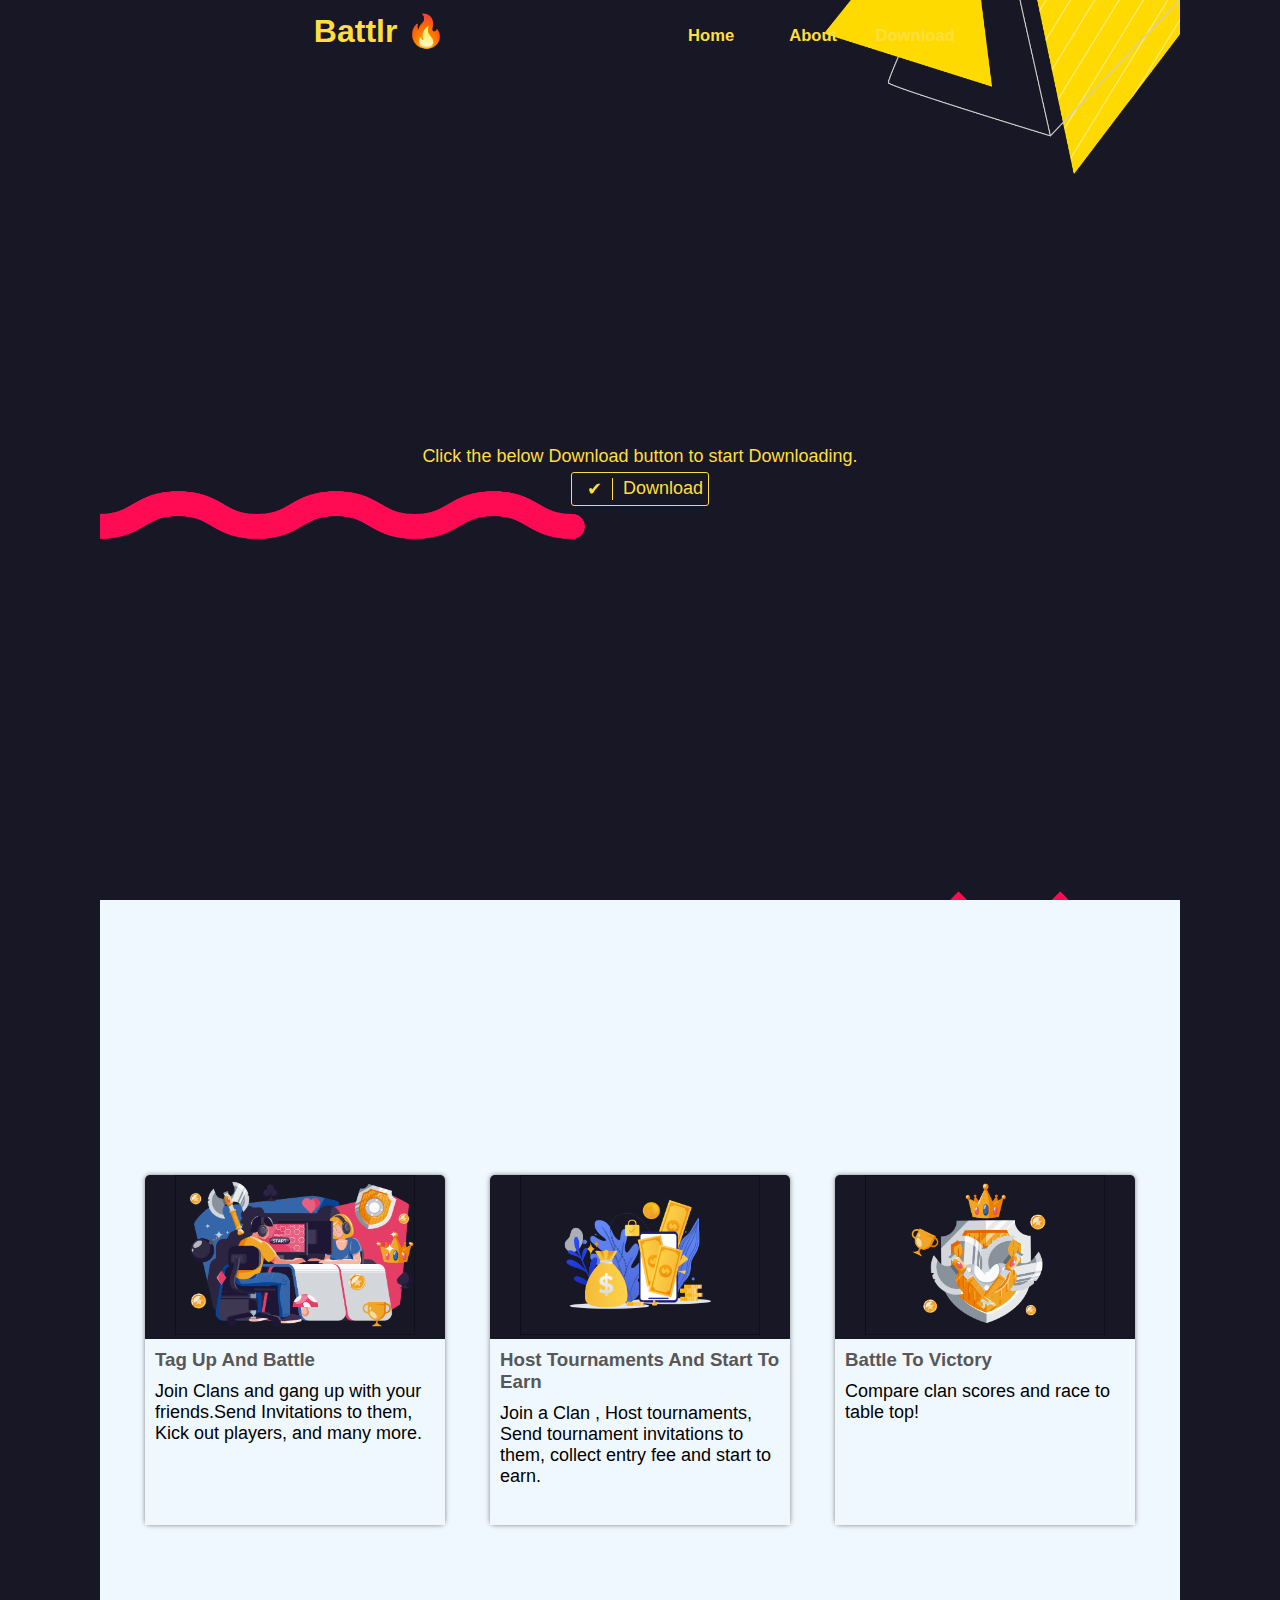
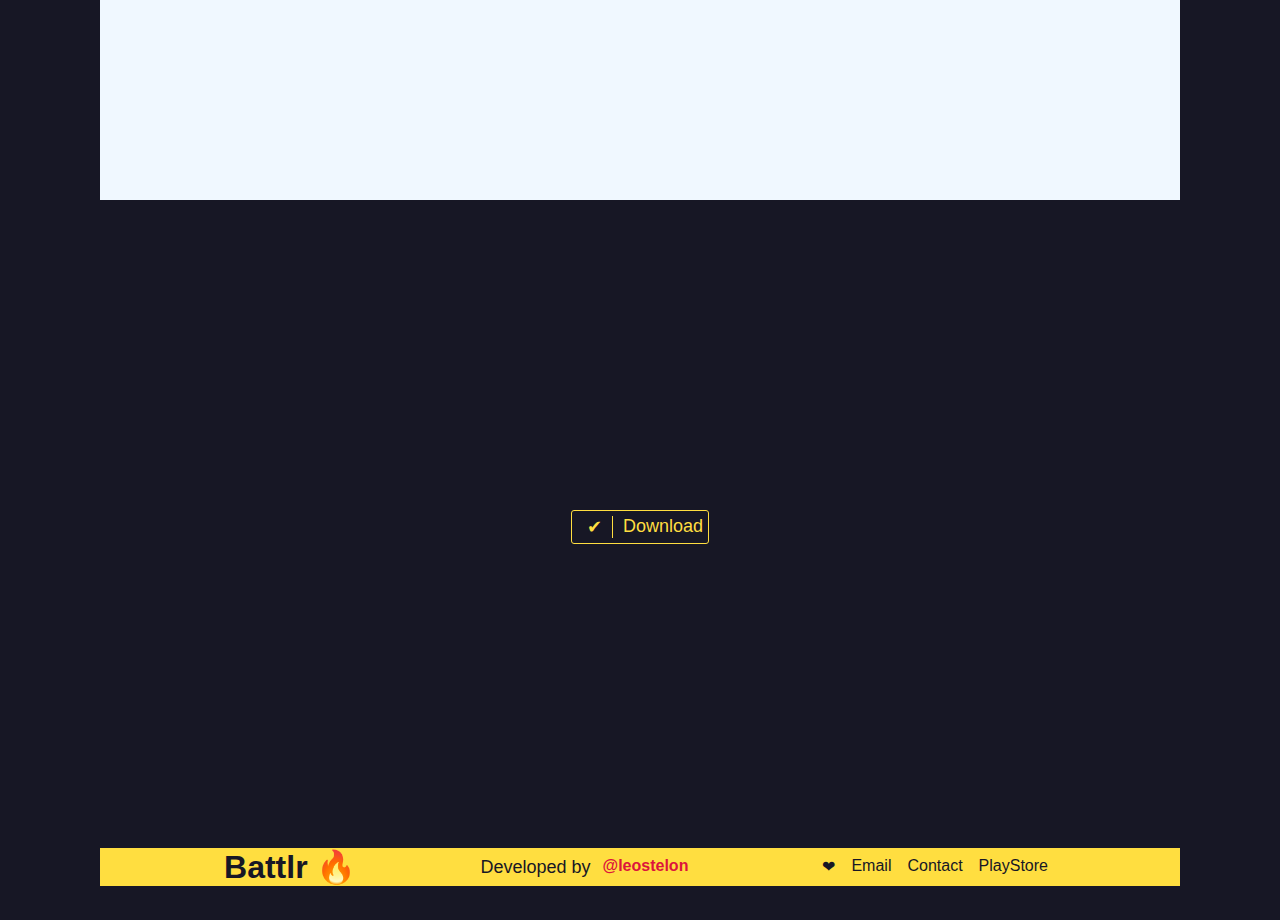
==== index.html @ c89616f4 "init" ====
<!DOCTYPE html>
<html lang="en">
  <head>
    <meta charset="UTF-8" />
    <meta name="viewport" content="width=device-width, initial-scale=1.0" />
    <title>Battlr</title>
    <link rel="stylesheet" href="style.css" />
  </head>
  <body>
    <div class="header">
      <nav>
        <ul class="nav-items">
          <li class="brand"><h1>Battlr 🔥</h1></li>
          <li class="nav-items items">
            <ul>
              <li><h5>Home</h5></li>
              <li><h5>About</h5></li>
              <li><h5>Download</h5></li>
            </ul>
          </li>
        </ul>
      </nav>
      <div class="header-body">
        <div class="download_phrase">
          <p>Click the below Download button to start Downloading.</p>
        </div>
        <div class="download_button">
          <div class="download_button-icon">
            <p>✔</p>
          </div>
          <div class="download_button-text">
            <p>Download</p>
          </div>
        </div>
      </div>
    </div>

    <div class="features">
      <div class="features_card">
        <div class="features_card-image">
          <img src="./assets/onboard1.png" alt="onboard1" />
        </div>
        <div class="features_card-body">
          <div class="features_card-summary">
            <h3>Tag Up And Battle</h3>
          </div>
          <div class="features_card-para">
            <p>
              Join Clans and gang up with your friends.Send Invitations to them,
              Kick out players, and many more.
            </p>
          </div>
        </div>
      </div>
      <div class="features_card">
        <div class="features_card-image">
          <img src="./assets/onboard2.png" alt="onboard1" />
        </div>
        <div class="features_card-body">
          <div class="features_card-summary">
            <h3>Host Tournaments And Start To Earn</h3>
          </div>
          <div class="features_card-para">
            <p>
              Join a Clan , Host tournaments, Send tournament invitations to
              them, collect entry fee and start to earn.
            </p>
          </div>
        </div>
      </div>
      <div class="features_card">
        <div class="features_card-image">
          <img src="./assets/onboard3.png" alt="onboard1" />
        </div>
        <div class="features_card-body">
          <div class="features_card-summary">
            <h3>Battle To Victory</h3>
          </div>
          <div class="features_card-para">
            <p>
              Compare clan scores and race to table top!
            </p>
          </div>
        </div>
      </div>
    </div>

    <div class="footer">
      <div class="footer_body">
          <div class="download_button">
          <div class="download_button-icon">
            <p>✔</p>
          </div>
          <div class="download_button-text">
            <p>Download</p>
          </div>
        </div>
      </div>
      <div class="footer_bar">
        <div class="footer_bar-brand">
          <h1>Battlr 🔥</h1>
        </div>
        <div class="footer_bar-summary" style="display: flex;">
          <p>Developed by &nbsp;<h4><a href="https://www.instagram.com/leostelon">@leostelon</a></h4></p>
        </div>
        <div class="footer_bar-contact">
          <ul>
            <li>❤</li>
            <li>Email</li>
            <li>Contact</li>
            <li>PlayStore</li>
          </ul>
        </div>
      </div>
    </div>
  </body>
</html>
---- style.css ----
* {
  padding: 0;
  margin: 0;
  box-sizing: border-box;
}

body {
  width: 1080px;
  margin: 0 auto;
  color: #ffde40;
  background-color: #171725;
  font-family: -apple-system, BlinkMacSystemFont, "Segoe UI", Roboto, Oxygen,
    Ubuntu, Cantarell, "Open Sans", "Helvetica Neue", sans-serif;
}

p {
  font-size: 18px;
}

.header {
  background-image: url(./assets/background.png);
  background-repeat: no-repeat;
  background-size: cover;
  background-position: center center;
  background-attachment: fixed;
  display: flex;
  height: 100vh;
  transition: ease-in 0.5s;
  flex-direction: column;
  justify-content: start;
  width: 100%;
}

.nav-items {
  display: flex;
  align-items: center;
  margin-top: 10px;
  justify-content: space-evenly;
  list-style: none;
}

.nav-items .brand {
  cursor: pointer;
}

.nav-items.items ul {
  cursor: pointer;
  display: flex;
  list-style: none;
}

.nav-items.items ul li {
  width: 100px;
  margin: 1px;
  padding: 5px;
  align-self: center;
  display: flex;
  justify-content: center;
  transition: ease-in 0.3s;
  font-size: 20px;
}

.nav-items.items ul li:hover {
  background-color: #ffde40;
  color: #171725;
  border-radius: 3px;
}

.header-body {
  display: flex;
  flex: 1;
  flex-direction: column;
  align-items: center;
  justify-content: center;
}

.download_button {
  display: flex;
  font-size: 20px;
  padding: 5px;
  margin-top: 5px;
  border: 1px solid #ffde40;
  border-radius: 3px;
}
.download_button-icon {
  padding: 0 10px;
  margin-right: 10px;
  font-size: 25px;
  border-right: 1px solid #ffde40;
}

.download_button:hover .download_button-icon {
  border-right: 1px solid #171725;
}

.download_button:hover {
  background-color: #ffde40;
  color: #171725;
  cursor: pointer;
}

.features {
  height: 100vh;
  background-color: aliceblue;
  display: flex;
  justify-content: space-evenly;
  align-items: center;
}

.features_card {
  display: flex;
  background-color: #171725;
  flex-direction: column;
  justify-content: start;
  align-items: center;
  width: 300px;
  height: 350px;
  margin: 10px 0;
  border-radius: 5px;
  box-shadow: 0px 0px 5px grey;
}

.features_card-body {
  background-color: aliceblue;
  width: 100%;
  flex: 1;
  color: black;
  padding: 10px;
}

.features_card-summary {
  color: rgb(87, 87, 87);
  margin-bottom: 10px;
}

.features_card-image img {
  width: 240px;
}

.footer {
  display: flex;
  flex-direction: column;
  height: 80vh;
}

.footer_body {
  height: 90%;
  display: flex;
  flex-direction: column;
  justify-content: center;
  align-items: center;
}

.footer_bar {
  color: #171725;
  background-color: #ffde40;
  display: flex;
  justify-content: space-evenly;
  align-items: center;
}

.footer_bar-summary a {
  color: crimson;
  text-decoration: none;
  padding: 7px 2px;
  border-radius: 4px;
  transition: ease-in-out 0.3s;
}

.footer_bar-summary a:hover {
  background-color: #ffec83;
}

.footer_bar-contact ul {
  display: flex;
  list-style: none;
  flex: 1;
  justify-content: space-between;
}

.footer_bar-contact ul li {
  padding: 0 8px;
  cursor: pointer;
  transition: ease-in-out 0.5s;
  border-bottom: 1px solid transparent;
}

.footer_bar-contact ul li:hover {
  border-bottom: 2px solid #171725;
}
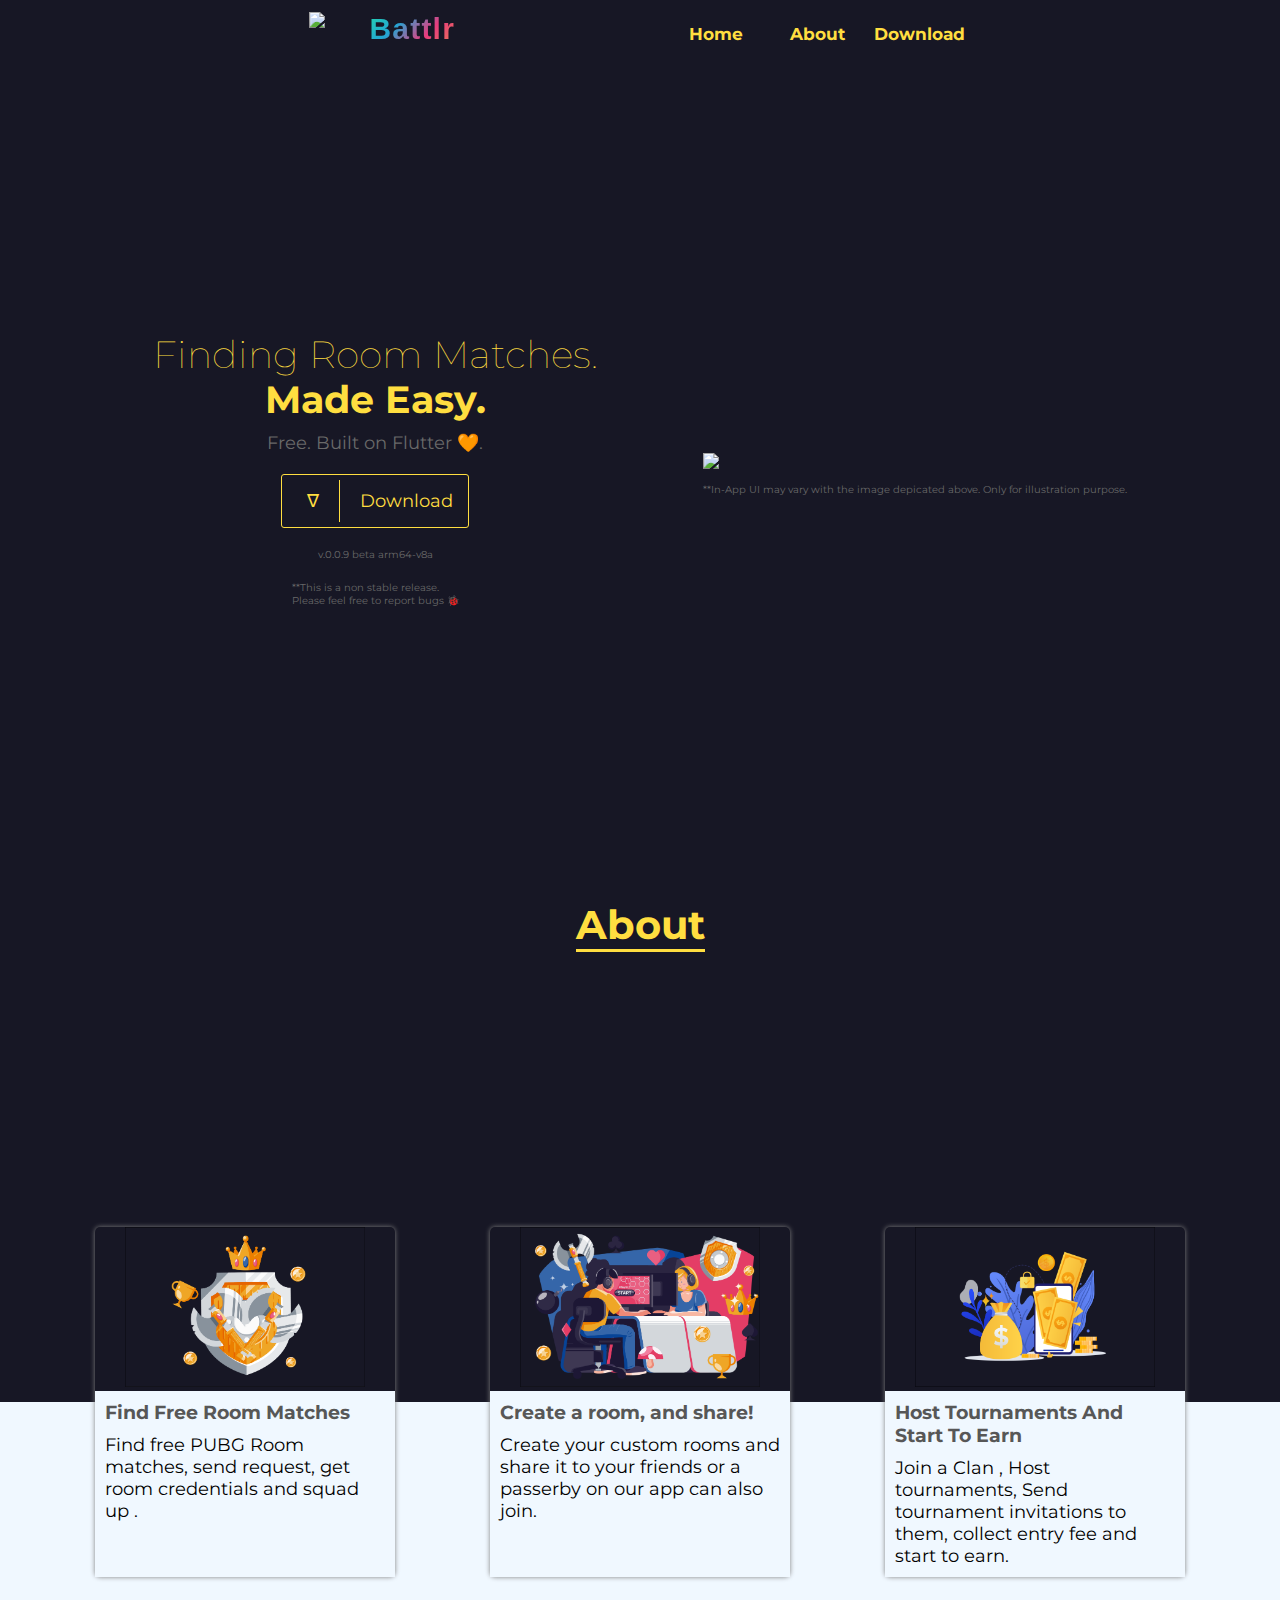
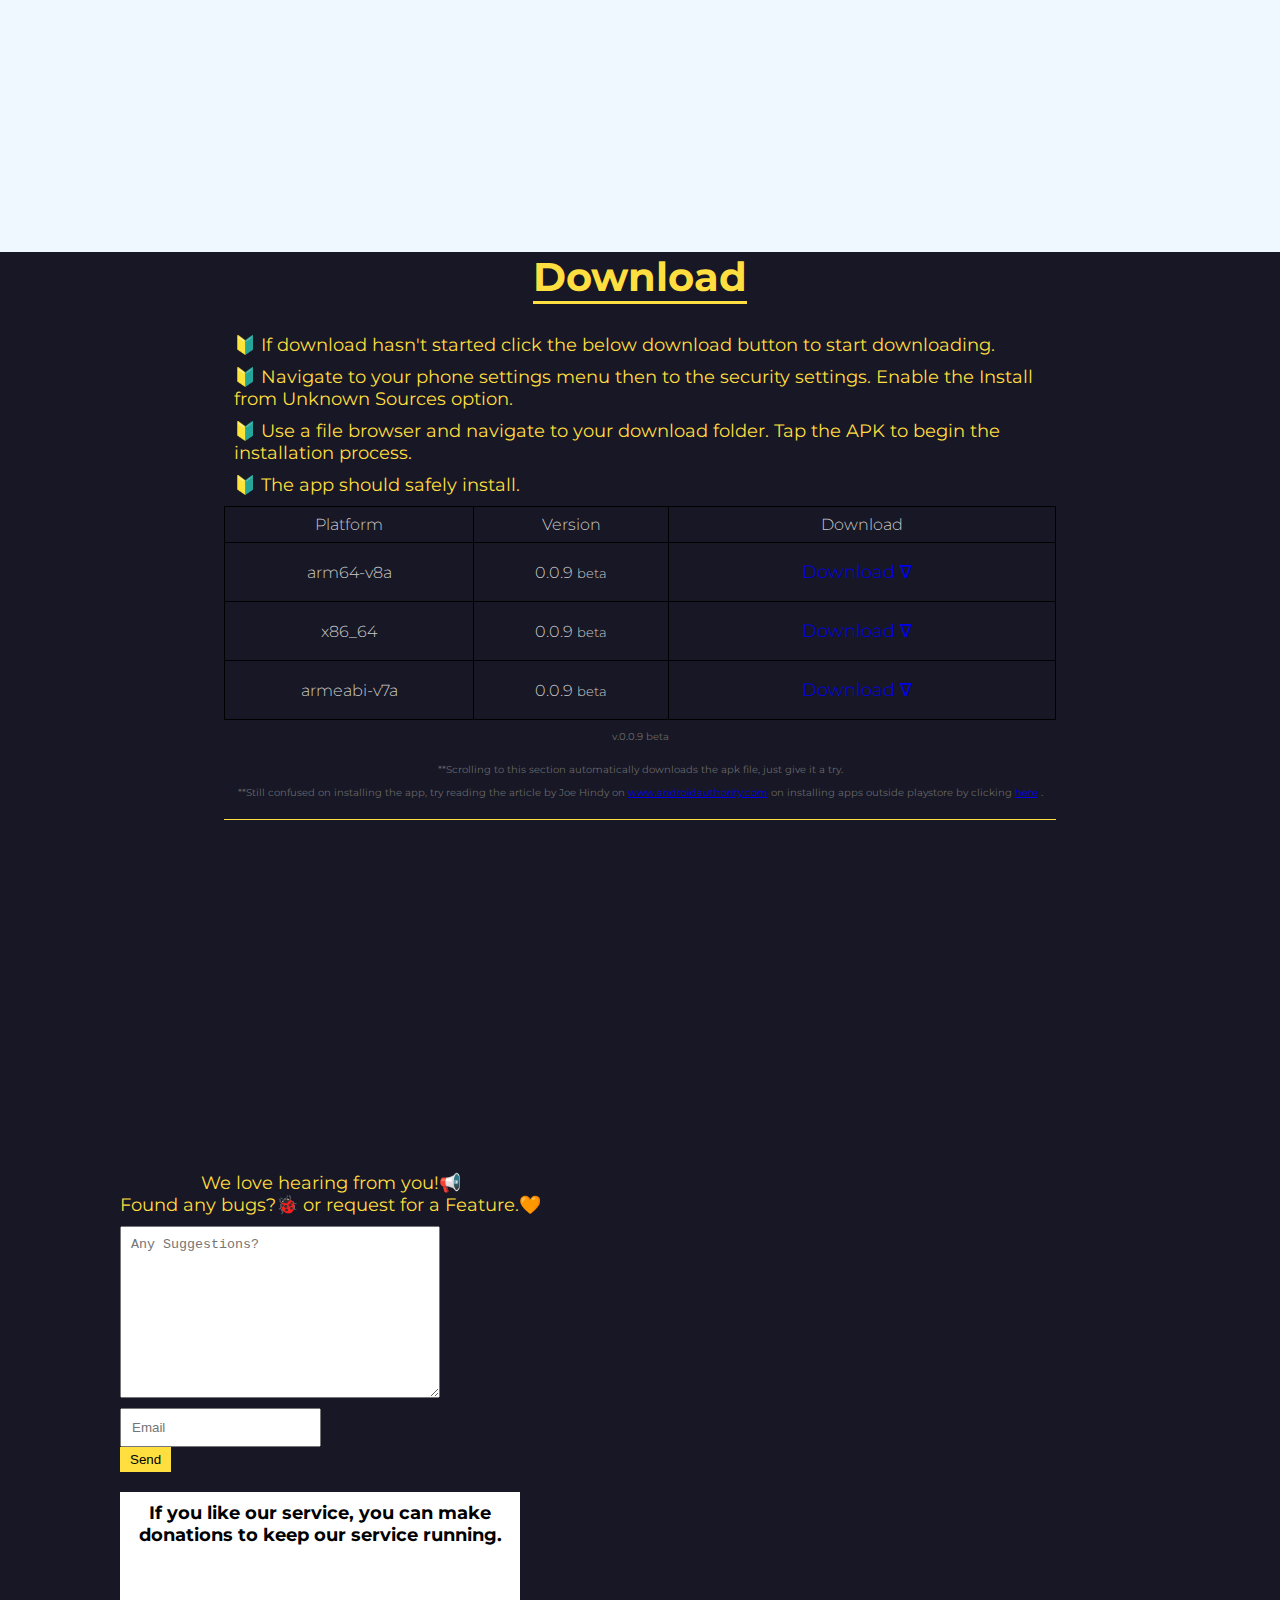
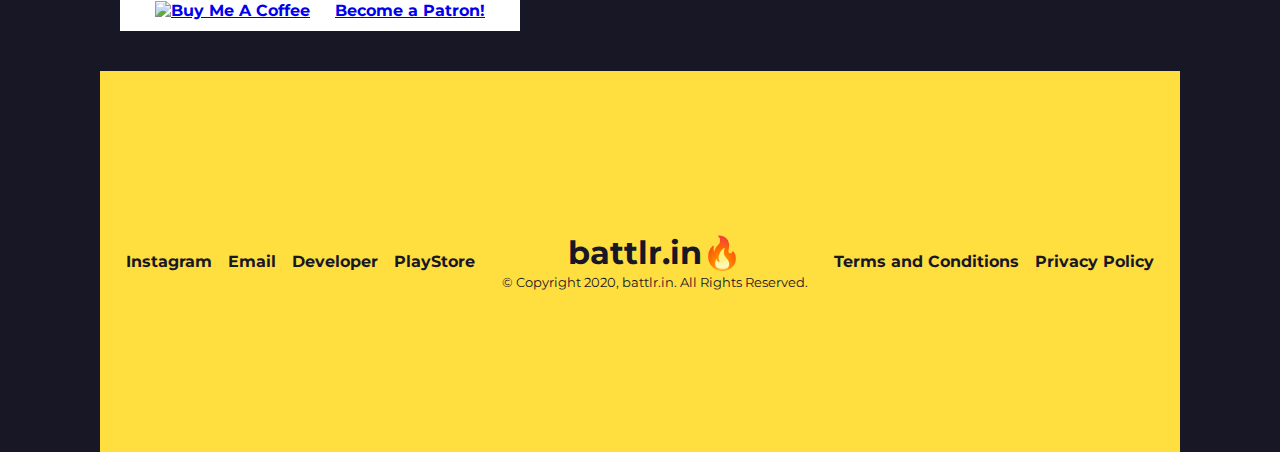
==== commit 5fc84f2b: "0.0.9+1" ====
--- a/index.html
+++ b/index.html
@@ -3,115 +3,313 @@
   <head>
     <meta charset="UTF-8" />
     <meta name="viewport" content="width=device-width, initial-scale=1.0" />
-    <title>Battlr</title>
+    <title>Free PUBG Room Tournaments-Battlr</title>
+    <link rel="shortcut icon" href="./assets/favicon.ico" type="image/x-icon" />
     <link rel="stylesheet" href="style.css" />
   </head>
+
   <body>
     <div class="header">
       <nav>
         <ul class="nav-items">
-          <li class="brand"><h1>Battlr 🔥</h1></li>
+          <li class="brand">
+            <img style="width: 50px;" src="assets/logo.png" />
+            <h1 styl>Battlr</h1>
+          </li>
           <li class="nav-items items">
             <ul>
-              <li><h5>Home</h5></li>
-              <li><h5>About</h5></li>
-              <li><h5>Download</h5></li>
+              <li>
+                <a><h5>Home</h5></a>
+              </li>
+              <li>
+                <a href="#features"><h5>About</h5></a>
+              </li>
+              <li>
+                <a href="#download"><h5>Download</h5></a>
+              </li>
             </ul>
           </li>
         </ul>
       </nav>
       <div class="header-body">
-        <div class="download_phrase">
-          <p>Click the below Download button to start Downloading.</p>
-        </div>
-        <div class="download_button">
-          <div class="download_button-icon">
-            <p>✔</p>
-          </div>
-          <div class="download_button-text">
-            <p>Download</p>
+        <div class="download">
+          <div class="download_phrase">
+            <h2>Finding Room Matches.</h2>
+            <h2>Made Easy.</h2>
+          </div>
+          <div>
+            <p style="color: dimgrey;">
+              Free. Built on Flutter 🧡.
+            </p>
+          </div>
+          <div class="download_button">
+            <div class="download_button-icon">
+              <p>∇</p>
+            </div>
+            <div class="download_button-text">
+              <p>Download</p>
+            </div>
+          </div>
+          <div>
+            <p class="sub">v.0.0.9 beta arm64-v8a</p>
+          </div>
+          <div>
+            <p style="color: dimgrey; font-size: 10px; margin-top: 10px;">
+              **This is a non stable release.<br />
+              Please feel free to report bugs 🐞
+            </p>
+          </div>
+        </div>
+        <div class="header-body_mockup">
+          <div class="mockup-image">
+            <img src="assets/mockup.png" />
+          </div>
+          <div class="mockup-summary">
+            <p class="sub">
+              **In-App UI may vary with the image depicated above. Only for
+              illustration purpose.
+            </p>
           </div>
         </div>
       </div>
     </div>
 
-    <div class="features">
-      <div class="features_card">
-        <div class="features_card-image">
-          <img src="./assets/onboard1.png" alt="onboard1" />
-        </div>
-        <div class="features_card-body">
-          <div class="features_card-summary">
-            <h3>Tag Up And Battle</h3>
-          </div>
-          <div class="features_card-para">
-            <p>
-              Join Clans and gang up with your friends.Send Invitations to them,
-              Kick out players, and many more.
-            </p>
-          </div>
-        </div>
-      </div>
-      <div class="features_card">
-        <div class="features_card-image">
-          <img src="./assets/onboard2.png" alt="onboard1" />
-        </div>
-        <div class="features_card-body">
-          <div class="features_card-summary">
-            <h3>Host Tournaments And Start To Earn</h3>
-          </div>
-          <div class="features_card-para">
-            <p>
-              Join a Clan , Host tournaments, Send tournament invitations to
-              them, collect entry fee and start to earn.
-            </p>
-          </div>
-        </div>
-      </div>
-      <div class="features_card">
-        <div class="features_card-image">
-          <img src="./assets/onboard3.png" alt="onboard1" />
-        </div>
-        <div class="features_card-body">
-          <div class="features_card-summary">
-            <h3>Battle To Victory</h3>
-          </div>
-          <div class="features_card-para">
-            <p>
-              Compare clan scores and race to table top!
-            </p>
-          </div>
-        </div>
-      </div>
-    </div>
+    <section id="features">
+      <h1 class="subtitle">About</h1>
+      <div class="features">
+        <div class="features_card">
+          <div class="features_card-image">
+            <img src="./assets/onboard3.png" alt="onboard1" />
+          </div>
+          <div class="features_card-body">
+            <div class="features_card-summary">
+              <h3>Find Free Room Matches</h3>
+            </div>
+            <div class="features_card-para">
+              <p>
+                Find free PUBG Room matches, send request, get room credentials
+                and squad up .
+              </p>
+            </div>
+          </div>
+        </div>
+        <div class="features_card">
+          <div class="features_card-image">
+            <img src="./assets/onboard1.png" alt="onboard1" />
+          </div>
+          <div class="features_card-body">
+            <div class="features_card-summary">
+              <h3>Create a room, and share!</h3>
+            </div>
+            <div class="features_card-para">
+              <p>
+                Create your custom rooms and share it to your friends or a
+                passerby on our app can also join.
+              </p>
+            </div>
+          </div>
+        </div>
+        <div class="features_card">
+          <div class="features_card-image">
+            <img src="./assets/onboard2.png" alt="onboard1" />
+          </div>
+          <div class="features_card-body">
+            <div class="features_card-summary">
+              <h3>Host Tournaments And Start To Earn</h3>
+            </div>
+            <div class="features_card-para">
+              <p>
+                Join a Clan , Host tournaments, Send tournament invitations to
+                them, collect entry fee and start to earn.
+              </p>
+            </div>
+          </div>
+        </div>
+      </div>
+    </section>
+
+    <section id="download">
+      <h1 class="subtitle">Download</h1>
+      <div class="download">
+        <div>
+          <p>
+            🔰 If download hasn't started click the below download button to
+            start downloading.
+          </p>
+          <p>
+            🔰 Navigate to your phone settings menu then to the security
+            settings. Enable the Install from Unknown Sources option.
+          </p>
+          <p>
+            🔰 Use a file browser and navigate to your download folder. Tap the
+            APK to begin the installation process.
+          </p>
+          <p>🔰 The app should safely install.</p>
+        </div>
+        <table>
+          <!-- HEADER -->
+          <tr>
+            <th>Platform</th>
+            <th>Version</th>
+            <th>Download</th>
+          </tr>
+          <!-- arm64-v8a -->
+          <tr>
+            <th>arm64-v8a</th>
+            <th>
+              0.0.9 <span><small>beta</small></span>
+            </th>
+            <th>
+              <a href="https://bit.ly/battlrarm64-v8a">
+                <div class="download_button-icon">
+                  <p>Download ∇</p>
+                </div>
+              </a>
+            </th>
+          </tr>
+          <!-- x86_64 -->
+          <tr>
+            <th>x86_64</th>
+            <th>
+              0.0.9 <span><small>beta</small></span>
+            </th>
+            <th>
+              <a href="https://bit.ly/battlrx86_64">
+                <div class="download_button-icon">
+                  <p>Download ∇</p>
+                </div>
+              </a>
+            </th>
+          </tr>
+          <!-- armeabi-v7a -->
+          <tr>
+            <th>armeabi-v7a</th>
+            <th>
+              0.0.9 <span><small>beta</small></span>
+            </th>
+            <th>
+              <a href="https://bit.ly/battlrarmeabi-v7a">
+                <div class="download_button-icon">
+                  <p>Download ∇</p>
+                </div>
+              </a>
+            </th>
+          </tr>
+        </table>
+
+        <div>
+          <p class="sub">v.0.0.9 beta</p>
+        </div>
+        <p class="sub">
+          **Scrolling to this section automatically downloads the apk file, just
+          give it a try.
+        </p>
+        <p class="sub" style="margin-bottom: 20px;">
+          **Still confused on installing the app, try reading the article by Joe
+          Hindy on
+          <a href="www.androidauthority.com">www.androidauthority.com</a> on
+          installing apps outside playstore by clicking
+          <a href="https://www.androidauthority.com/how-to-install-apks-31494/"
+            >here</a
+          >
+          .
+        </p>
+      </div>
+    </section>
 
     <div class="footer">
-      <div class="footer_body">
-          <div class="download_button">
-          <div class="download_button-icon">
-            <p>✔</p>
-          </div>
-          <div class="download_button-text">
-            <p>Download</p>
-          </div>
-        </div>
-      </div>
+      <!-- SUPPORT  -->
+      <div class="footer_body-support">
+        <p style="text-align: center;">
+          We love hearing from you!📢<br />
+          Found any bugs?🐞 or request for a Feature.🧡
+        </p>
+        <form action="https://battlr.in/api/feedback" method="post">
+          <textarea
+            id="suggestions"
+            minlength="20"
+            maxlength="250"
+            name="suggestions"
+            rows="10"
+            cols="10"
+            placeholder="Any Suggestions?"
+            style="padding: 10px;"
+            required
+          ></textarea>
+          <input
+            name="email"
+            id="email"
+            type="email"
+            style="padding: 10px;"
+            placeholder="Email"
+            required
+          />
+          <button id="submit" type="submit">Send</button>
+        </form>
+        <div class="donations">
+          <p>
+            If you like our service, you can make donations to keep our service
+            running.
+          </p>
+          <div>
+            <a href="https://www.buymeacoffee.com/battlr" target="_blank"
+              ><img
+                src="https://cdn.buymeacoffee.com/buttons/default-orange.png"
+                alt="Buy Me A Coffee"
+                style="height: 36px !important; width: 160px !important;"
+            /></a>
+            <a
+              href="https://www.patreon.com/bePatron?u=37805627"
+              data-patreon-widget-type="become-patron-button"
+              >Become a Patron!</a
+            >
+            <script
+              async
+              src="https://c6.patreon.com/becomePatronButton.bundle.js"
+            ></script>
+          </div>
+          <p class="sub">
+            *100% of your funds are used for Developement and Marketing of the
+            App.
+          </p>
+        </div>
+      </div>
+      <!-- FOOTER BAR -->
       <div class="footer_bar">
-        <div class="footer_bar-brand">
-          <h1>Battlr 🔥</h1>
-        </div>
-        <div class="footer_bar-summary" style="display: flex;">
-          <p>Developed by &nbsp;<h4><a href="https://www.instagram.com/leostelon">@leostelon</a></h4></p>
-        </div>
         <div class="footer_bar-contact">
           <ul>
-            <li>❤</li>
-            <li>Email</li>
-            <li>Contact</li>
-            <li>PlayStore</li>
+            <li>
+              <a href="https://www.instagram.com/battlr.in/" target="_blank"
+                >Instagram</a
+              >
+            </li>
+            <li><a href="mailto: leostelon17@gamil.com">Email</a></li>
+            <li>
+              <a
+                href="https://www.linkedin.com/in/v-nethaji-6a29b3190"
+                target="_blank"
+                >Developer</a
+              >
+            </li>
+            <li><a href="#">PlayStore</a></li>
           </ul>
         </div>
+        <div class="footer_bar-brand">
+          <h1 style="text-align: center;">battlr.in🔥</h1>
+          <center>
+            <small
+              >&copy; Copyright 2020, battlr.in. All Rights Reserved.</small
+            >
+          </center>
+        </div>
+        <div class="footer_bar-terms" style="display: flex;">
+          <ul>
+            <li><a href="terms.html">Terms and Conditions</a></li>
+            <li><a href="privacy.html">Privacy Policy</a></li>
+          </ul>
+        </div>
       </div>
     </div>
+    <script src="index.js"></script>
   </body>
 </html>
--- a/style.css
+++ b/style.css
@@ -1,3 +1,5 @@
+@import url("https://fonts.googleapis.com/css2?family=Montserrat&display=swap");
+
 * {
   padding: 0;
   margin: 0;
@@ -5,24 +7,37 @@
 }
 
 body {
-  width: 1080px;
-  margin: 0 auto;
   color: #ffde40;
   background-color: #171725;
-  font-family: -apple-system, BlinkMacSystemFont, "Segoe UI", Roboto, Oxygen,
-    Ubuntu, Cantarell, "Open Sans", "Helvetica Neue", sans-serif;
+  font-family: "Montserrat", sans-serif;
 }
 
 p {
   font-size: 18px;
 }
 
+p.sub {
+  color: dimgrey;
+  font-size: 10px;
+  margin-top: 10px;
+}
+
+p.main {
+  color: grey;
+  font-size: 15px;
+  margin: 7px 0;
+}
+
+.subtitle {
+  font-size: 40px;
+  font-weight: bolder;
+  text-align: center;
+  margin: 0 auto;
+  width: min-content;
+  border-bottom: 3px solid #ffde40;
+}
+
 .header {
-  background-image: url(./assets/background.png);
-  background-repeat: no-repeat;
-  background-size: cover;
-  background-position: center center;
-  background-attachment: fixed;
   display: flex;
   height: 100vh;
   transition: ease-in 0.5s;
@@ -40,7 +55,32 @@
 }
 
 .nav-items .brand {
+  display: flex;
+  justify-content: space-between;
+}
+
+.nav-items .brand h1 {
   cursor: pointer;
+  font-size: 30px;
+  font-weight: 900;
+  font-family: -apple-system, BlinkMacSystemFont, "Segoe UI", Roboto, Oxygen,
+    Ubuntu, Cantarell, "Open Sans", "Helvetica Neue", sans-serif;
+  margin-left: 10px;
+  letter-spacing: 1.2px;
+  background-image: linear-gradient(-45deg, #ee7752, #e73c7e, #23a6d5, #23d5ab);
+  -webkit-background-clip: text;
+  -webkit-text-fill-color: transparent;
+  -webkit-animation: hue 10s infinite linear;
+}
+
+@-webkit-keyframes hue {
+  from {
+    -webkit-filter: hue-rotate(0deg);
+  }
+
+  to {
+    -webkit-filter: hue-rotate(-360deg);
+  }
 }
 
 .nav-items.items ul {
@@ -49,10 +89,12 @@
   list-style: none;
 }
 
-.nav-items.items ul li {
+.nav-items.items ul li a {
+  text-decoration: none;
+  color: #ffde40;
   width: 100px;
   margin: 1px;
-  padding: 5px;
+  padding: 3px;
   align-self: center;
   display: flex;
   justify-content: center;
@@ -60,28 +102,52 @@
   font-size: 20px;
 }
 
-.nav-items.items ul li:hover {
+.nav-items.items ul li a:hover {
   background-color: #ffde40;
   color: #171725;
   border-radius: 3px;
 }
 
+.header {
+  width: 1080px;
+  margin: 0 auto;
+}
+
 .header-body {
   display: flex;
   flex: 1;
-  flex-direction: column;
-  align-items: center;
-  justify-content: center;
+  align-items: center;
+  justify-content: space-around;
+}
+
+.header-body .download {
+  display: flex;
+  flex-direction: column;
+  align-items: center;
+}
+
+.download_phrase {
+  display: flex;
+  align-items: center;
+  flex-direction: column;
+  font-size: 25px;
+}
+
+.download_phrase h2:first-child {
+  font-weight: 100;
+  text-align: center;
 }
 
 .download_button {
   display: flex;
   font-size: 20px;
   padding: 5px;
-  margin-top: 5px;
+  margin: 10px 0;
   border: 1px solid #ffde40;
   border-radius: 3px;
-}
+  transition: ease-in-out 0.3s;
+}
+
 .download_button-icon {
   padding: 0 10px;
   margin-right: 10px;
@@ -99,9 +165,23 @@
   cursor: pointer;
 }
 
+.header-body_mockup {
+  display: flex;
+  flex-direction: column;
+  justify-content: center;
+  align-items: flex-start;
+}
+
+.header-body_mockup img {
+  width: 700px;
+}
+
 .features {
   height: 100vh;
-  background-color: aliceblue;
+  width: 1080px;
+  margin: 0 auto;
+  background-image: linear-gradient(to top, aliceblue 50%, #171725 50%);
+  width: 100%;
   display: flex;
   justify-content: space-evenly;
   align-items: center;
@@ -138,53 +218,199 @@
 }
 
 .footer {
-  display: flex;
-  flex-direction: column;
-  height: 80vh;
+  width: 1080px;
+  margin: 0 auto;
+  display: flex;
+  flex-direction: column;
+  height: 100vh;
 }
 
 .footer_body {
   height: 90%;
   display: flex;
-  flex-direction: column;
-  justify-content: center;
-  align-items: center;
+}
+
+#download {
+  height: 100vh;
+}
+
+#download .download {
+  display: flex;
+  flex-direction: column;
+  align-items: center;
+  max-width: 65%;
+  border-bottom: 1px solid;
+  margin: 20px auto;
+}
+
+.download div p {
+  margin: 10px;
+}
+
+table {
+  border-collapse: collapse;
+  width: 100%;
+}
+
+td,
+th {
+  border: 1px solid black;
+  text-align: center;
+  font-weight: 300;
+  color: #c9c9c9;
+  padding: 8px;
+}
+
+th a,
+th .download_button-icon {
+  border: none;
+  text-decoration: none;
+}
+
+tr:nth-child(even) {
+  background-color: #171725;
+}
+
+.footer_body-support {
+  display: flex;
+  align-items: flex-start;
+  flex-direction: column;
+  margin: 20px;
+}
+
+.footer_body-support form {
+  display: flex;
+  flex-direction: column;
+  align-items: flex-start;
+}
+
+.footer_body-support textarea {
+  width: 20rem;
+  margin: 10px 0;
+}
+
+.footer_body-support Button {
+  padding: 5px 10px;
+  border: none;
+  outline: none;
+  background-color: #ffde40;
+}
+
+.footer_body-support div {
+  margin-bottom: 20px;
+}
+
+.footer_body-support .donations {
+  background-color: white;
+  color: black;
+  padding: 10px;
+  margin: 20px 0;
+  max-width: 400px;
+  font-weight: bold;
+  text-align: center;
+}
+
+.footer_body-support .donations div {
+  display: flex;
+  height: 100%;
+  padding-top: 10px;
+  justify-content: space-evenly;
+  align-items: center;
+  align-self: center;
 }
 
 .footer_bar {
   color: #171725;
   background-color: #ffde40;
   display: flex;
+  flex: 1;
   justify-content: space-evenly;
   align-items: center;
 }
 
-.footer_bar-summary a {
-  color: crimson;
-  text-decoration: none;
-  padding: 7px 2px;
-  border-radius: 4px;
-  transition: ease-in-out 0.3s;
-}
-
-.footer_bar-summary a:hover {
-  background-color: #ffec83;
-}
-
-.footer_bar-contact ul {
+.footer_bar ul {
   display: flex;
   list-style: none;
-  flex: 1;
+  align-items: center;
   justify-content: space-between;
-}
-
-.footer_bar-contact ul li {
+  margin: 8px 0;
+}
+
+.footer_bar ul li a {
   padding: 0 8px;
   cursor: pointer;
   transition: ease-in-out 0.5s;
-  border-bottom: 1px solid transparent;
-}
-
-.footer_bar-contact ul li:hover {
-  border-bottom: 2px solid #171725;
-}
+  align-self: center;
+  font-size: 16px;
+  font-weight: bolder;
+  text-decoration: none;
+  color: inherit;
+}
+
+.footer_bar ul li a:hover {
+  text-decoration: underline;
+}
+
+/* RESPONSIVE */
+
+@media only screen and (max-width: 768px) {
+  /* For mobile phones: */
+  .header {
+    width: auto;
+    height: auto;
+  }
+
+  .header nav ul li:first-child * {
+    align-self: center;
+    font-size: 70px;
+  }
+
+  nav ul li:last-child {
+    display: none;
+  }
+
+  .header .header-body {
+    flex-direction: column;
+  }
+
+  .header-body_mockup div {
+    text-align: center;
+  }
+
+  .header .header-body img {
+    width: 80%;
+  }
+
+  .features {
+    flex-direction: column;
+    height: auto;
+  }
+  /* Change in the Feature */
+  .features_card {
+    width: 290px;
+    margin: 10px 20px;
+  }
+
+  #download {
+    height: auto;
+    max-width: none;
+    margin: 0 auto;
+  }
+
+  #download .download {
+    max-width: 90%;
+  }
+
+  .footer {
+    width: auto;
+    height: auto;
+  }
+
+  .footer_body-support {
+    align-self: center;
+  }
+
+  .footer_bar {
+    flex-direction: column;
+  }
+}
